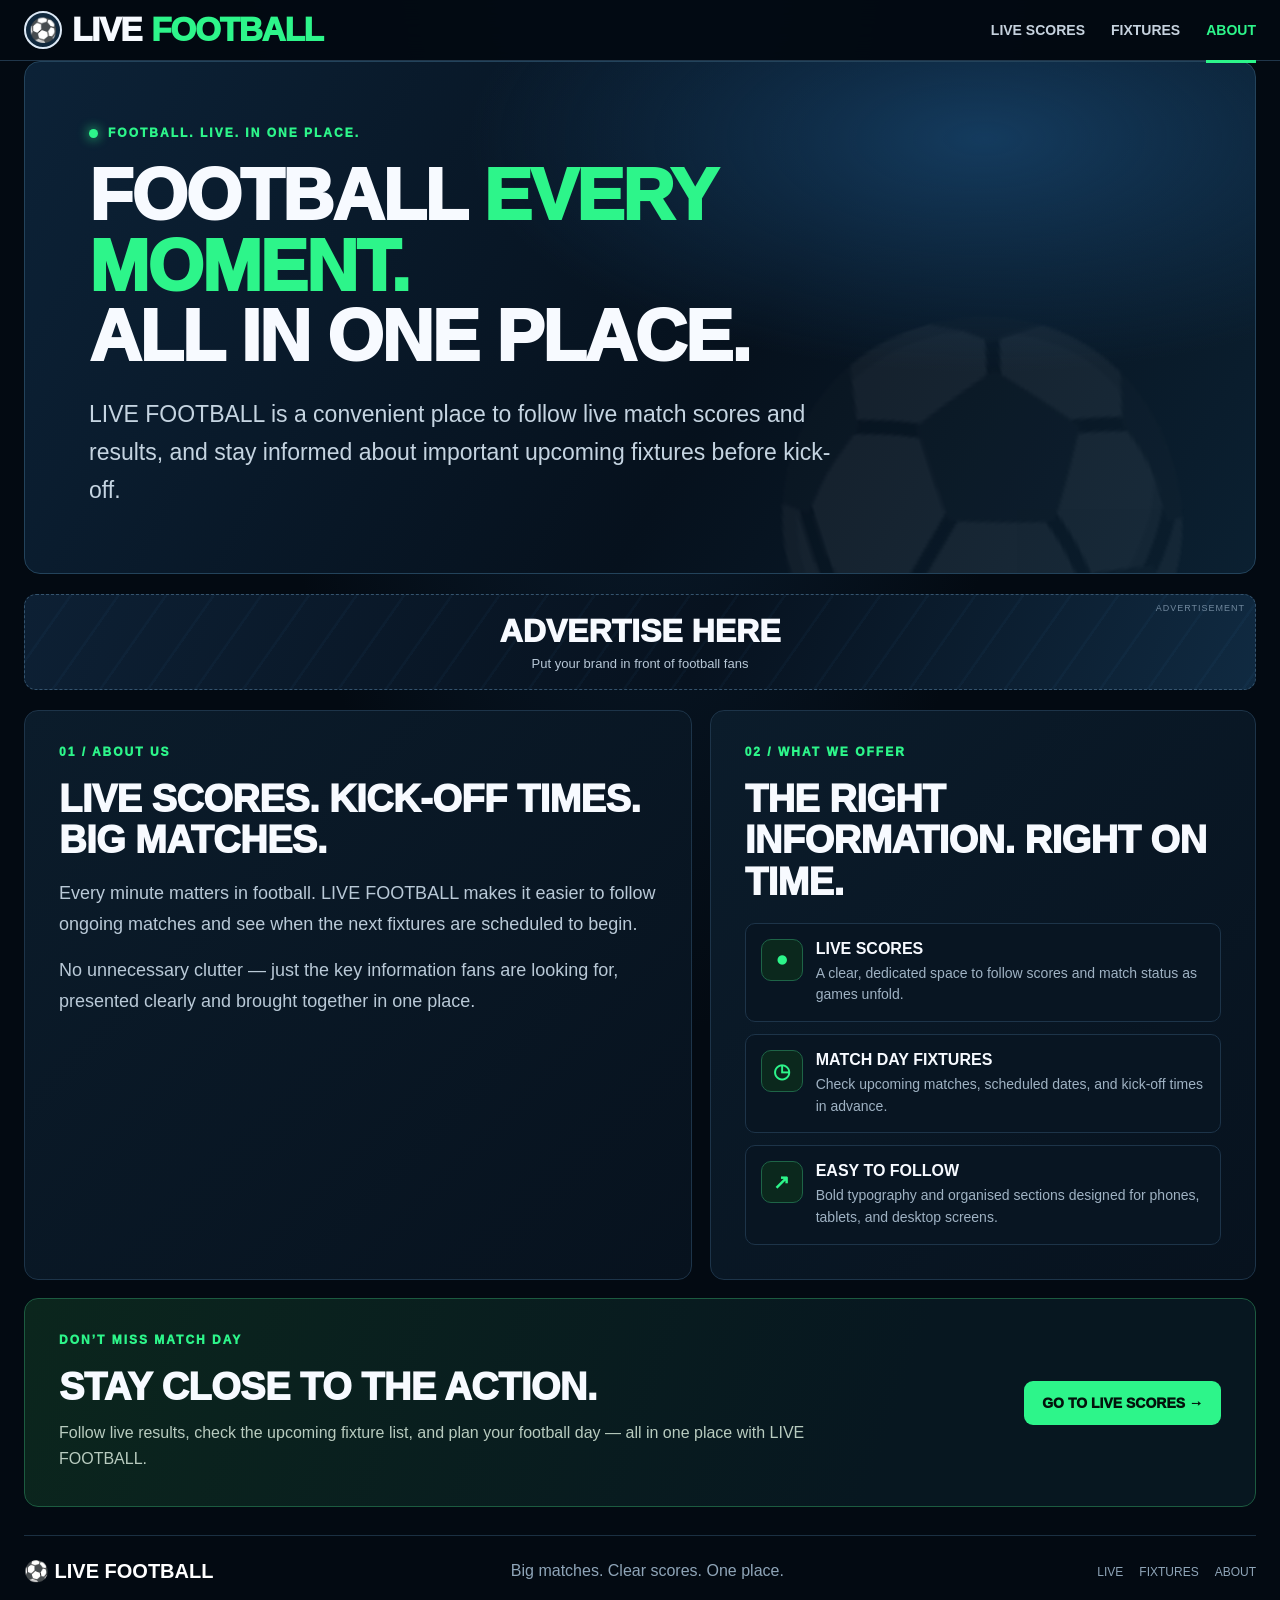
==== about.html @ 56a9ad5c "Add files via upload" ====
<!DOCTYPE html>
<html lang="en">
<head>
<meta charset="UTF-8">
<meta name="viewport" content="width=device-width, initial-scale=1">
<meta name="theme-color" content="#030b14">
<meta name="description" content="LIVE FOOTBALL — live football scores, match results, and upcoming fixtures in one place.">
<title>About — LIVE FOOTBALL</title>
<style>
:root{--bg:#030a12;--panel:#091725;--line:#20364a;--muted:#9db0c2;--white:#f7faff;--green:#2df58a;--blue:#159cff}
*{box-sizing:border-box}html{scroll-behavior:smooth}body{margin:0;background:radial-gradient(ellipse at 50% -20%,#102a43 0,transparent 50%),var(--bg);color:var(--white);font-family:"Arial Narrow","Roboto Condensed",Arial,sans-serif}a{color:inherit;text-decoration:none}
.wrap{width:min(1420px,100%);margin:auto;padding:0 24px}header{position:sticky;top:0;z-index:20;background:rgba(3,10,18,.96);backdrop-filter:blur(14px);border-bottom:1px solid var(--line)}
.topbar{height:60px;display:flex;align-items:center;justify-content:space-between;gap:20px}.brand{display:flex;align-items:center;gap:10px;font-size:clamp(23px,2.6vw,34px);font-weight:1000;letter-spacing:-1.2px;white-space:nowrap}.ball{display:inline-grid;place-items:center;width:38px;height:38px;border:2px solid #dce8f5;border-radius:50%;font-size:23px;background:#10283d}.brand em{font-style:normal;color:var(--green)}
nav{display:flex;align-items:center;gap:26px}nav a{padding:25px 0 22px;font-size:14px;font-weight:900;color:#c6d2de;border-bottom:3px solid transparent}nav a.active,nav a:hover{color:var(--green);border-color:var(--green)}
main{padding-top:22px;padding-bottom:36px}h1,h2,h3,p{margin-top:0}h1{font-size:clamp(38px,6vw,72px);line-height:.98;font-weight:1000;letter-spacing:-1.8px;text-transform:uppercase;margin-bottom:0}h2{font-size:clamp(25px,3.2vw,38px);line-height:1.08;font-weight:1000;letter-spacing:-.5px;text-transform:uppercase;margin-bottom:16px}
.pulse{height:9px;width:9px;border-radius:50%;background:var(--green);box-shadow:0 0 12px var(--green);animation:pulse 1.6s infinite}@keyframes pulse{50%{opacity:.45}}
.kicker{display:flex;align-items:center;gap:10px;color:var(--green);font-size:12px;font-weight:1000;letter-spacing:2px;text-transform:uppercase;margin-bottom:20px}
.ad{position:relative;min-height:96px;margin:20px 0;border:1px dashed #34536d;border-radius:12px;overflow:hidden;display:flex;align-items:center;justify-content:center;text-align:center;padding:18px;background:linear-gradient(110deg,#0d2034,#07121f 55%,#102a41)}.ad:before{content:"";position:absolute;inset:0;background:repeating-linear-gradient(125deg,transparent 0 36px,rgba(65,158,230,.04) 37px 39px);pointer-events:none}.ad strong{position:relative;display:block;font-size:clamp(21px,3vw,32px);font-weight:1000}.ad p{position:relative;color:#b7c7d6;font-size:13px;margin:6px 0 0}.ad small{position:absolute;right:10px;top:8px;color:#71889d;font-size:9px;letter-spacing:1px}
.about-hero{position:relative;overflow:hidden;border:1px solid #23435b;border-radius:16px;background:radial-gradient(ellipse at 78% 15%,#143b5e 0,transparent 38%),linear-gradient(120deg,#0c2237,#06111d 58%,#0b2031);padding:clamp(26px,5vw,64px);min-height:300px;display:flex;flex-direction:column;justify-content:center}.about-hero:after{content:"⚽";position:absolute;right:4%;bottom:-30%;font-size:clamp(160px,30vw,360px);opacity:.055;transform:rotate(-18deg);pointer-events:none}.hero-copy{position:relative;z-index:1;max-width:920px}.hero-copy h1 span{color:var(--green)}.hero-copy p{max-width:760px;margin:24px 0 0;color:#c5d4e1;font-size:clamp(17px,2vw,23px);line-height:1.65}
.about-grid{display:grid;grid-template-columns:1.1fr .9fr;gap:18px;margin-top:18px}.about-card{border:1px solid #1d3449;border-radius:14px;background:linear-gradient(135deg,#0b1c2b,#07121e);padding:clamp(22px,3vw,34px);min-width:0}.about-card p{font-size:clamp(15px,1.5vw,18px);line-height:1.75;color:#b9c9d7;margin-bottom:0}.value-list{display:grid;gap:12px;margin-top:20px}.value-item{display:grid;grid-template-columns:42px 1fr;gap:13px;align-items:start;padding:15px;border:1px solid #1d3449;border-radius:10px;background:#081522}.value-icon{width:42px;height:42px;border:1px solid #1e6447;border-radius:10px;background:#0b281d;color:var(--green);display:grid;place-items:center;font-size:20px;font-weight:1000}.value-item b{display:block;font-size:16px;text-transform:uppercase;margin:1px 0 5px}.value-item p{font-size:14px;line-height:1.55;color:#9fb2c3;margin:0}
.about-band{display:grid;grid-template-columns:1fr auto;align-items:center;gap:24px;margin-top:18px;padding:clamp(22px,3vw,34px);border:1px solid #1c5b40;border-radius:14px;background:linear-gradient(110deg,#0b261d,#071720 70%)}.about-band h2{margin:0}.about-band p{color:#b8cbbf;font-size:16px;line-height:1.65;max-width:800px;margin:12px 0 0}.go-live{display:inline-flex;align-items:center;justify-content:center;white-space:nowrap;background:var(--green);color:#03120b;font-size:14px;font-weight:1000;padding:14px 18px;border-radius:9px}
footer{border-top:1px solid #1b3042;margin-top:28px;padding:23px 0;color:#8fa5b8}.footer-inner{display:flex;align-items:center;justify-content:space-between;gap:15px;flex-wrap:wrap}footer strong{font-size:20px;color:#fff}footer a{margin-left:16px;font-size:12px}
@media(max-width:760px){.wrap{padding-left:16px;padding-right:16px}.topbar{height:auto;min-height:65px;flex-wrap:wrap;padding-top:10px;padding-bottom:8px}.ball{width:32px;height:32px;font-size:19px}nav{order:3;width:100%;justify-content:space-between;gap:12px}nav a{padding:9px 0 7px;font-size:12px}.about-grid{grid-template-columns:1fr}.about-hero{min-height:270px}.about-band{grid-template-columns:1fr}.go-live{justify-self:start}.ad{margin:15px 0;min-height:82px}}
@media(max-width:420px){.wrap{padding-left:11px;padding-right:11px}.brand{font-size:22px}.about-hero{padding:22px 18px}.kicker{font-size:10px;letter-spacing:1.2px}.hero-copy p{font-size:16px}.about-card{padding:20px 16px}.about-band{padding:20px 16px}}
</style>
</head>
<body>
<header><div class="wrap topbar">
<a class="brand" href="index.html"><span class="ball">⚽</span> LIVE <em>FOOTBALL</em></a>
<nav aria-label="Main navigation"><a href="index.html#live">LIVE SCORES</a><a href="index.html#fixtures">FIXTURES</a><a class="active" href="about.html" aria-current="page">ABOUT</a></nav>
</div></header>
<main class="wrap">
<section class="about-hero"><div class="hero-copy">
<div class="kicker"><i class="pulse"></i> FOOTBALL. LIVE. IN ONE PLACE.</div>
<h1>FOOTBALL <span>EVERY MOMENT.</span><br>ALL IN ONE PLACE.</h1>
<p>LIVE FOOTBALL is a convenient place to follow live match scores and results, and stay informed about important upcoming fixtures before kick-off.</p>
</div></section>
<section class="ad" aria-label="Advertisement space"><small>ADVERTISEMENT</small><div><strong>ADVERTISE HERE</strong><p>Put your brand in front of football fans</p></div></section>
<section class="about-grid">
<article class="about-card"><div class="kicker">01 / ABOUT US</div><h2>LIVE SCORES. KICK-OFF TIMES. BIG MATCHES.</h2>
<p>Every minute matters in football. LIVE FOOTBALL makes it easier to follow ongoing matches and see when the next fixtures are scheduled to begin.</p>
<p style="margin-top:14px">No unnecessary clutter — just the key information fans are looking for, presented clearly and brought together in one place.</p></article>
<article class="about-card"><div class="kicker">02 / WHAT WE OFFER</div><h2>THE RIGHT INFORMATION. RIGHT ON TIME.</h2>
<div class="value-list">
<div class="value-item"><span class="value-icon">●</span><div><b>Live Scores</b><p>A clear, dedicated space to follow scores and match status as games unfold.</p></div></div>
<div class="value-item"><span class="value-icon">◷</span><div><b>Match Day Fixtures</b><p>Check upcoming matches, scheduled dates, and kick-off times in advance.</p></div></div>
<div class="value-item"><span class="value-icon">↗</span><div><b>Easy to Follow</b><p>Bold typography and organised sections designed for phones, tablets, and desktop screens.</p></div></div>
</div></article></section>
<section class="about-band"><div><div class="kicker">DON’T MISS MATCH DAY</div><h2>STAY CLOSE TO THE ACTION.</h2><p>Follow live results, check the upcoming fixture list, and plan your football day — all in one place with LIVE FOOTBALL.</p></div><a class="go-live" href="index.html#live">GO TO LIVE SCORES →</a></section>
<footer><div class="footer-inner"><strong>⚽ LIVE FOOTBALL</strong><span>Big matches. Clear scores. One place.</span><span><a href="index.html#live">LIVE</a><a href="index.html#fixtures">FIXTURES</a><a href="about.html">ABOUT</a></span></div></footer>
</main></body></html>
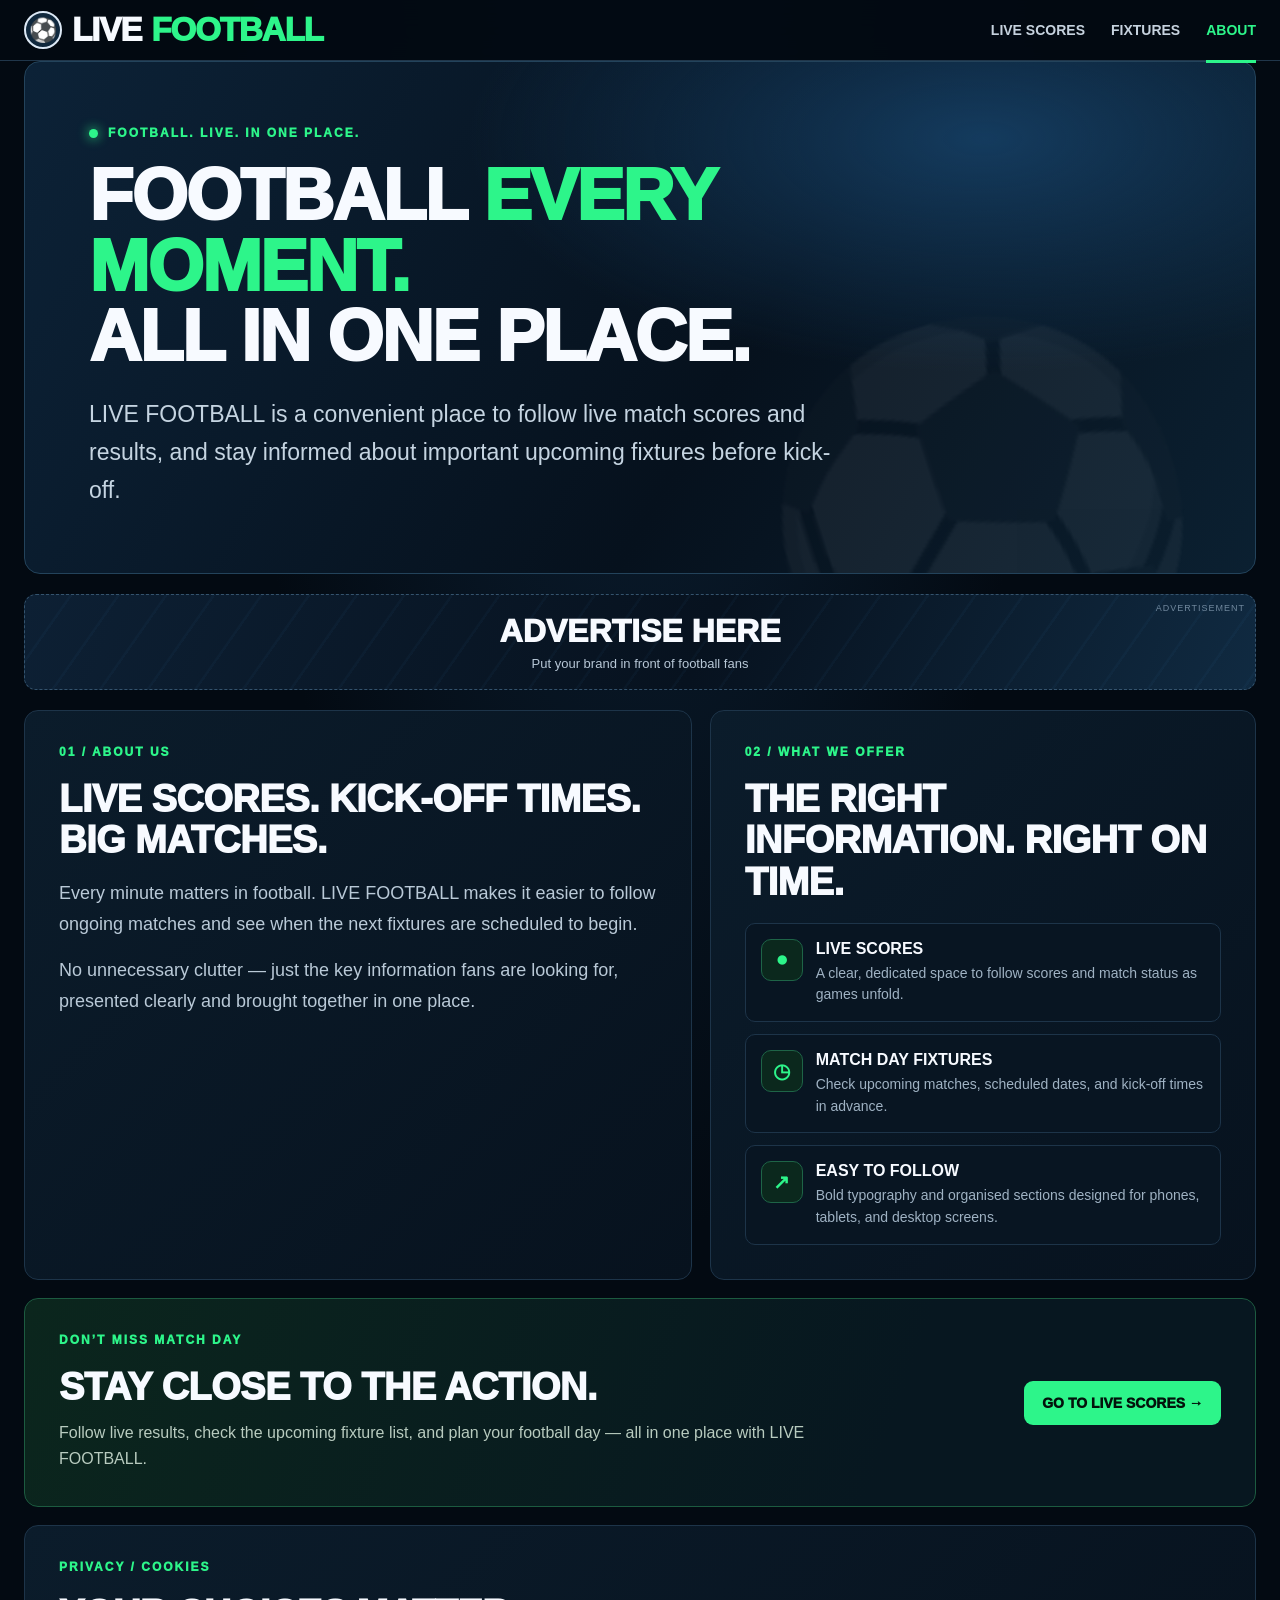
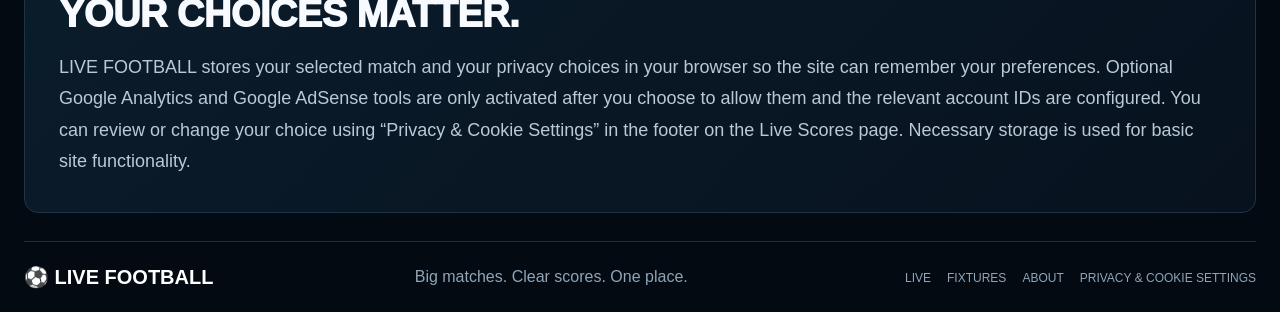
==== commit 864fc2cc: "Add files via upload" ====
--- a/about.html
+++ b/about.html
@@ -47,5 +47,6 @@
 <div class="value-item"><span class="value-icon">↗</span><div><b>Easy to Follow</b><p>Bold typography and organised sections designed for phones, tablets, and desktop screens.</p></div></div>
 </div></article></section>
 <section class="about-band"><div><div class="kicker">DON’T MISS MATCH DAY</div><h2>STAY CLOSE TO THE ACTION.</h2><p>Follow live results, check the upcoming fixture list, and plan your football day — all in one place with LIVE FOOTBALL.</p></div><a class="go-live" href="index.html#live">GO TO LIVE SCORES →</a></section>
-<footer><div class="footer-inner"><strong>⚽ LIVE FOOTBALL</strong><span>Big matches. Clear scores. One place.</span><span><a href="index.html#live">LIVE</a><a href="index.html#fixtures">FIXTURES</a><a href="about.html">ABOUT</a></span></div></footer>
+<section class="about-card" style="margin-top:18px" id="privacy"><div class="kicker">PRIVACY / COOKIES</div><h2>YOUR CHOICES MATTER.</h2><p>LIVE FOOTBALL stores your selected match and your privacy choices in your browser so the site can remember your preferences. Optional Google Analytics and Google AdSense tools are only activated after you choose to allow them and the relevant account IDs are configured. You can review or change your choice using “Privacy & Cookie Settings” in the footer on the Live Scores page. Necessary storage is used for basic site functionality.</p></section>
+<footer><div class="footer-inner"><strong>⚽ LIVE FOOTBALL</strong><span>Big matches. Clear scores. One place.</span><span><a href="index.html#live">LIVE</a><a href="index.html#fixtures">FIXTURES</a><a href="about.html">ABOUT</a><a href="index.html#footer">PRIVACY &amp; COOKIE SETTINGS</a></span></div></footer>
 </main></body></html>
